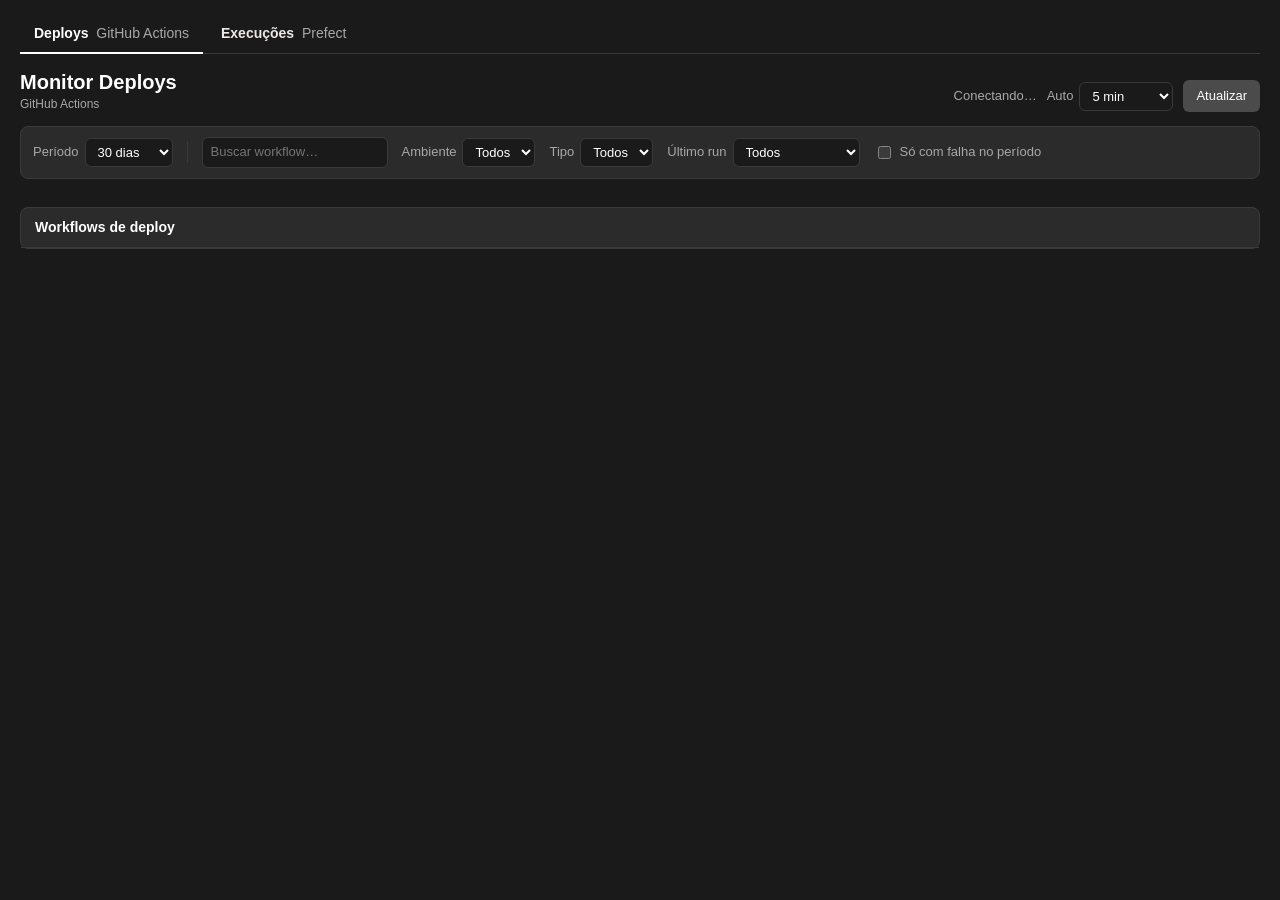
==== scripts/jobs_backoffice/observability/monitor_observability_app/ui/index.html @ 13e15f0f "DEV: adiciona app desktop Monitor Observability (GitHub Actions + Prefect) App pywebview somente lei" ====
<!doctype html>
<html lang="pt-BR">
<head>
<meta charset="utf-8">
<meta name="viewport" content="width=device-width, initial-scale=1">
<title>Monitor Observability</title>
<link rel="stylesheet" href="styles.css">
</head>
<body>
<nav class="tabs" role="tablist">
  <button class="tab on" role="tab" data-tab="gh">Deploys <span class="muted">GitHub Actions</span><span class="badge" id="gh-badge" hidden></span></button>
  <button class="tab" role="tab" data-tab="pf">Execuções <span class="muted">Prefect</span><span class="badge" id="pf-badge" hidden></span></button>
</nav>

<main class="view" id="view-gh">
<header class="top">
  <div>
    <h1>Monitor Deploys</h1>
    <div class="sub" id="gh-sub">GitHub Actions</div>
  </div>
  <div class="status">
    <span id="gh-status-text">Conectando…</span>
    <label>Auto
      <select id="gh-f-auto">
        <option value="0">desligado</option>
        <option value="1">1 min</option>
        <option value="5" selected>5 min</option>
        <option value="15">15 min</option>
      </select>
    </label>
    <button id="gh-btn-refresh" class="btn">Atualizar</button>
  </div>
</header>

<div id="gh-error" class="banner warn" hidden></div>
<div id="gh-news" class="banner fail" hidden></div>

<section class="filters">
  <label>Período
    <select id="gh-f-dias">
      <option value="7">7 dias</option>
      <option value="30" selected>30 dias</option>
      <option value="90">90 dias</option>
      <option value="180">180 dias</option>
    </select>
  </label>
  <span class="sep"></span>
  <input type="search" id="gh-f-busca" placeholder="Buscar workflow…">
  <label>Ambiente
    <select id="gh-f-env">
      <option value="">Todos</option>
      <option value="stg">stg</option>
      <option value="prod">prod</option>
    </select>
  </label>
  <label>Tipo
    <select id="gh-f-kind"><option value="">Todos</option></select>
  </label>
  <label>Último run
    <select id="gh-f-ultimo">
      <option value="">Todos</option>
      <option value="fail">Falha</option>
      <option value="ok">Sucesso</option>
      <option value="cancel">Cancelado</option>
      <option value="active">Em andamento</option>
    </select>
  </label>
  <label class="check"><input type="checkbox" id="gh-f-comfalha"> Só com falha no período</label>
</section>

<section class="tiles" id="gh-tiles"></section>

<section class="panel">
  <div class="panel-head">
    <h2>Workflows de deploy <span id="gh-count" class="muted"></span></h2>
    <div class="legend" id="gh-legend"></div>
  </div>
  <table class="grid">
    <thead><tr id="gh-thead"></tr></thead>
    <tbody id="gh-tbody"></tbody>
  </table>
</section>
</main>

<main class="view" id="view-pf" hidden>
<header class="top">
  <div>
    <h1>Monitor Prefect</h1>
    <div class="sub" id="pf-sub">prefect3.srna.co</div>
  </div>
  <div class="status">
    <span id="pf-status-text">Conectando…</span>
    <label>Auto
      <select id="pf-f-auto">
        <option value="0">desligado</option>
        <option value="1">1 min</option>
        <option value="5" selected>5 min</option>
        <option value="15">15 min</option>
      </select>
    </label>
    <button id="pf-btn-refresh" class="btn">Atualizar</button>
  </div>
</header>

<div id="pf-error" class="banner warn" hidden></div>
<div id="pf-news" class="banner fail" hidden></div>

<section class="filters">
  <label>De <input type="month" id="pf-f-de"></label>
  <label>Até <input type="month" id="pf-f-ate"></label>
  <div class="quick">
    <button class="chip" data-quick="este">Este mês</button>
    <button class="chip" data-quick="passado">Mês passado</button>
    <button class="chip" data-quick="tudo" id="pf-quick-tudo">Desde o início</button>
  </div>
  <span class="sep"></span>
  <input type="search" id="pf-f-busca" placeholder="Buscar deployment…">
  <label>Último run
    <select id="pf-f-ultimo">
      <option value="">Todos</option>
      <option value="fail">Falha</option>
      <option value="ok">Sucesso</option>
      <option value="cancel">Cancelado</option>
      <option value="active">Em andamento</option>
    </select>
  </label>
  <label class="check"><input type="checkbox" id="pf-f-comfalha"> Só com falha no período</label>
</section>

<section class="tiles" id="pf-tiles"></section>

<section class="panel">
  <div class="panel-head">
    <h2>Deployments <span id="pf-count" class="muted"></span></h2>
    <div class="legend" id="pf-legend"></div>
  </div>
  <table class="grid">
    <thead><tr id="pf-thead"></tr></thead>
    <tbody id="pf-tbody"></tbody>
  </table>
</section>
</main>

<div id="tip" class="tip" hidden></div>
<script src="github.js"></script>
<script src="prefect.js"></script>
<script src="app.js"></script>
</body>
</html>
---- scripts/jobs_backoffice/observability/monitor_observability_app/ui/styles.css ----
/* Tokens no mesmo padrão do monitor NFF (paleta oficial Serena, tema escuro). */
:root {
  --bg: #1A1A1A;
  --panel: #2B2B2B;
  --panel-2: #4B4B4B;
  --hover: #333333;
  --border: #3A3A3A;
  --text: #FFFFFF;
  --text-2: #EDE9E5;
  --muted: #A8A8A8;
  /* Status (reservados: só para estado de run, sempre com ícone/texto). Validados vs --panel. */
  --s-ok: #32CAA0;
  --s-fail: #FF5246;
  --s-warn: #F59E0B;
  --s-active: #5B9BFF;
  --s-cancel: #8C8C8C;
}

* { box-sizing: border-box; }
html, body { margin: 0; background: var(--bg); color: var(--text); font: 13px/1.4 "Segoe UI", -apple-system, Roboto, sans-serif; }
body { padding: 16px 20px 24px; }
.muted { color: var(--muted); font-weight: 400; }

.top { display: flex; justify-content: space-between; align-items: flex-end; gap: 16px; margin-bottom: 14px; }
h1 { font-size: 20px; margin: 0; font-weight: 600; }
h2 { font-size: 14px; margin: 0; font-weight: 600; }
.sub { color: var(--muted); font-size: 12px; }
.status { display: flex; align-items: center; gap: 10px; color: var(--muted); }
.status label { display: flex; align-items: center; gap: 6px; }

.btn, .chip { font: inherit; cursor: pointer; color: var(--text); }
.btn { background: var(--panel-2); border: 1px solid transparent; border-radius: 6px; padding: 6px 12px; }
.btn:hover { border-color: var(--muted); }
.btn:disabled { opacity: .5; cursor: default; }
.chip { background: transparent; color: var(--text-2); border: 1px solid var(--border); border-radius: 999px; padding: 4px 10px; font-size: 12px; }
.chip:hover, .chip.on { border-color: var(--text-2); }
.chip.on { background: var(--panel-2); }

input, select { background: var(--bg); color: var(--text); border: 1px solid var(--border); border-radius: 6px; padding: 5px 8px; font: inherit; color-scheme: dark; }
input:focus-visible, select:focus-visible, .btn:focus-visible, .chip:focus-visible, a:focus-visible { outline: 2px solid var(--text-2); outline-offset: 1px; }
#f-busca { width: 240px; }

.filters { display: flex; flex-wrap: wrap; align-items: center; gap: 10px 14px; background: var(--panel); border: 1px solid var(--border); border-radius: 8px; padding: 10px 12px; margin-bottom: 14px; }
.filters label { display: flex; align-items: center; gap: 6px; color: var(--muted); }
.quick { display: flex; gap: 6px; }
.sep { width: 1px; height: 22px; background: var(--border); }

.banner { display: flex; align-items: center; gap: 10px; border-radius: 8px; padding: 9px 12px; margin-bottom: 14px; color: var(--text-2); border: 1px solid; }
.banner[hidden] { display: none; }
.banner.warn { border-color: var(--s-warn); background: rgba(245, 158, 11, .08); }
.banner.fail { border-color: var(--s-fail); background: rgba(255, 82, 70, .08); }
.banner .grow { flex: 1; }

.tiles { display: grid; grid-template-columns: repeat(5, minmax(0, 1fr)); gap: 12px; margin-bottom: 14px; }
.tile { background: var(--panel); border: 1px solid var(--border); border-radius: 8px; padding: 12px 14px; }
.tile .k { color: var(--muted); font-size: 12px; display: flex; align-items: center; gap: 6px; }
.tile .v { font-size: 26px; font-weight: 600; font-variant-numeric: tabular-nums; margin-top: 2px; }
.tile .d { color: var(--muted); font-size: 12px; margin-top: 2px; white-space: nowrap; overflow: hidden; text-overflow: ellipsis; }

.panel { background: var(--panel); border: 1px solid var(--border); border-radius: 8px; }
.panel-head { display: flex; justify-content: space-between; align-items: center; gap: 12px; padding: 10px 14px; border-bottom: 1px solid var(--border); }
.legend { display: flex; flex-wrap: wrap; gap: 14px; color: var(--muted); font-size: 12px; }
.legend span { display: inline-flex; align-items: center; gap: 5px; }
.sw { display: inline-block; width: 6px; border-radius: 2px 2px 0 0; }

table.grid { width: 100%; border-collapse: collapse; }
.grid th { position: sticky; top: 0; z-index: 1; background: var(--panel); text-align: left; font-weight: 500; color: var(--muted); font-size: 12px; padding: 8px 10px; border-bottom: 1px solid var(--border); white-space: nowrap; user-select: none; }
.grid th.sortable { cursor: pointer; }
.grid th.sortable:hover, .grid th.sorted { color: var(--text); }
.grid td { padding: 7px 10px; border-bottom: 1px solid var(--border); white-space: nowrap; font-variant-numeric: tabular-nums; }
.grid .num { text-align: right; }
.grid tr.row { cursor: pointer; }
.grid tr.row:hover td, .grid tr.row.open td { background: var(--hover); }
.grid td.empty { color: var(--muted); text-align: center; padding: 24px; }
.name { font-weight: 500; }
.caret { display: inline-block; width: 14px; color: var(--muted); }
.tag { display: inline-flex; align-items: center; gap: 4px; margin-left: 8px; font-size: 11px; font-weight: 500; color: var(--text-2); border: 1px solid var(--border); border-radius: 999px; padding: 0 7px; }

/* Ícones de status: cor + glifo, nunca só cor. */
.st { display: inline-flex; align-items: center; gap: 6px; }
.ic { display: inline-block; width: 14px; text-align: center; font-weight: 700; }
.ic.ok { color: var(--s-ok); }
.ic.fail { color: var(--s-fail); }
.ic.warn { color: var(--s-warn); }
.ic.active { color: var(--s-active); }
.ic.cancel { color: var(--s-cancel); }

/* Histórico: uma barra por run, mais antiga à esquerda. Altura também codifica o estado. */
.hist { display: flex; align-items: flex-end; gap: 2px; height: 22px; }
.hist a { display: flex; align-items: flex-end; height: 100%; width: 6px; }
.hist a i { display: block; width: 100%; border-radius: 2px 2px 0 0; }
.hist a:hover i { filter: brightness(1.3); }
.hist .ok i { background: var(--s-ok); height: 40%; }
.hist .fail i { background: var(--s-fail); height: 100%; }
.hist .warn i { background: var(--s-warn); height: 70%; }
.hist .active i { background: var(--s-active); height: 70%; }
.hist .cancel i { background: var(--s-cancel); height: 40%; }
.sw { height: 12px; }
.sw.ok { background: var(--s-ok); }
.sw.fail { background: var(--s-fail); }
.sw.warn { background: var(--s-warn); }
.sw.active { background: var(--s-active); }
.sw.cancel { background: var(--s-cancel); }

/* Detalhe do deployment. */
.grid tr.detail > td { background: var(--bg); padding: 0; }
.detail-wrap { max-height: 380px; overflow: auto; padding: 8px 14px 12px 34px; }
.detail-head { display: flex; align-items: center; gap: 10px; margin-bottom: 6px; }
table.runs { border-collapse: collapse; font-size: 12px; width: 100%; }
.runs th { text-align: left; color: var(--muted); font-weight: 500; padding: 4px 10px 4px 0; border-bottom: 1px solid var(--border); }
.runs td { padding: 4px 10px 4px 0; border-bottom: 1px solid #262626; white-space: nowrap; font-variant-numeric: tabular-nums; }
.runs .msg { white-space: normal; color: var(--text-2); max-width: 640px; display: -webkit-box; -webkit-line-clamp: 2; -webkit-box-orient: vertical; overflow: hidden; }
.lnk { color: var(--text-2); text-decoration: none; }
.lnk:hover { text-decoration: underline; }

.tip { position: fixed; z-index: 10; pointer-events: none; max-width: 520px; background: #111; border: 1px solid var(--panel-2); color: var(--text); padding: 6px 8px; border-radius: 6px; font-size: 12px; white-space: pre-wrap; }
.tip[hidden] { display: none; }

/* Específicos do monitor GitHub. */
.tag.kind { margin-left: 0; margin-right: 8px; }
.why td { background: var(--bg); }
.why-box { padding: 6px 0 8px; white-space: normal; }
.why-box .steps { color: var(--text-2); margin-bottom: 6px; }
.why-box pre { margin: 0; max-height: 220px; overflow: auto; background: #111; border: 1px solid var(--border); border-radius: 6px; padding: 8px 10px; font: 11px/1.45 Consolas, monospace; color: var(--text-2); white-space: pre-wrap; word-break: break-word; }
.runs .title { white-space: normal; max-width: 420px; display: -webkit-box; -webkit-line-clamp: 2; -webkit-box-orient: vertical; overflow: hidden; color: var(--text-2); }
.btn-s { font: inherit; font-size: 12px; cursor: pointer; color: var(--text-2); background: transparent; border: 1px solid var(--border); border-radius: 6px; padding: 1px 8px; }
.btn-s:hover { border-color: var(--text-2); }

/* Shell: abas dos monitores. */
.tabs { display: flex; gap: 4px; margin-bottom: 14px; border-bottom: 1px solid var(--border); }
.tab { font: inherit; font-size: 14px; font-weight: 600; cursor: pointer; color: var(--text-2); background: transparent; border: 0; border-bottom: 2px solid transparent; padding: 8px 14px; margin-bottom: -1px; }
.tab:hover { color: var(--text); }
.tab.on { color: var(--text); border-bottom-color: var(--text); }
.tab .muted { font-weight: 400; margin-left: 4px; }
.badge { display: inline-block; min-width: 18px; margin-left: 8px; padding: 0 6px; border-radius: 9px; font-size: 11px; line-height: 18px; text-align: center; color: #fff; background: var(--s-fail); }
.badge[hidden] { display: none; }
.view[hidden] { display: none; }
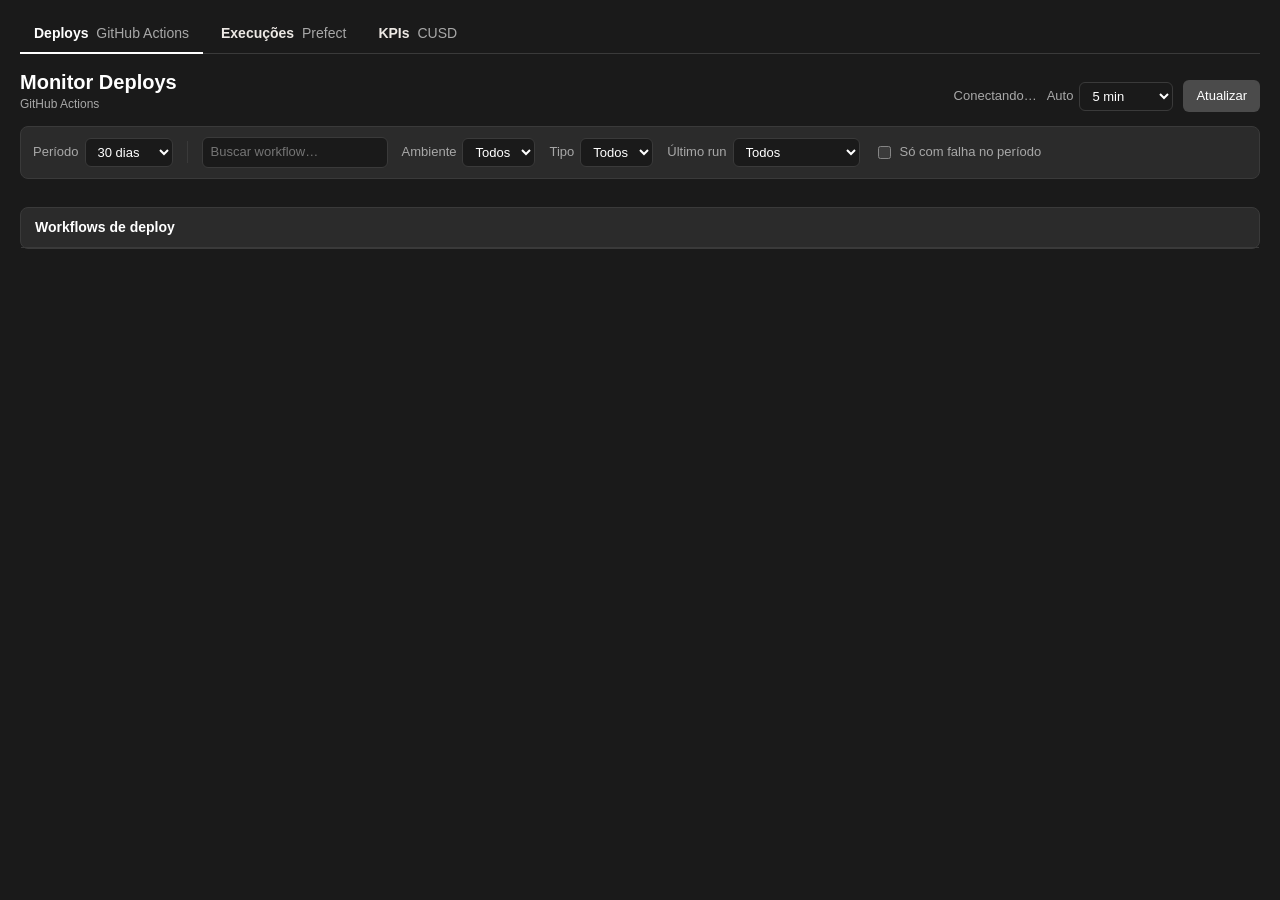
==== commit 841e6e4e: "FEAT: aba KPIs CUSD no monitor de observability, sobre a base do monitor de NFF KPI 1 (% do valor da" ====
--- a/scripts/jobs_backoffice/observability/monitor_observability_app/ui/index.html
+++ b/scripts/jobs_backoffice/observability/monitor_observability_app/ui/index.html
@@ -10,6 +10,7 @@
 <nav class="tabs" role="tablist">
   <button class="tab on" role="tab" data-tab="gh">Deploys <span class="muted">GitHub Actions</span><span class="badge" id="gh-badge" hidden></span></button>
   <button class="tab" role="tab" data-tab="pf">Execuções <span class="muted">Prefect</span><span class="badge" id="pf-badge" hidden></span></button>
+  <button class="tab" role="tab" data-tab="kp">KPIs <span class="muted">CUSD</span><span class="badge" id="kp-badge" hidden></span></button>
 </nav>
 
 <main class="view" id="view-gh">
@@ -141,9 +142,89 @@
 </section>
 </main>
 
+<main class="view" id="view-kp" hidden>
+<header class="top">
+  <div>
+    <h1>KPIs CUSD</h1>
+    <div class="sub">Mesma base do monitor de NFF + log do quickinvoices · usinas GD</div>
+  </div>
+  <div class="status">
+    <span id="kp-status-text">Abra a aba para carregar</span>
+    <button id="kp-btn-refresh" class="btn">Atualizar</button>
+  </div>
+</header>
+
+<div id="kp-error" class="banner warn" hidden></div>
+<div id="kp-avisos" class="banner warn" hidden></div>
+
+<section class="filters">
+  <label>Mês <select id="kp-f-mes"></select></label>
+  <div class="quick">
+    <button class="chip" data-quick="este">Este mês</button>
+    <button class="chip" data-quick="passado">Mês passado</button>
+  </div>
+</section>
+
+<section class="kpi-cards">
+  <div class="kpi-card" id="kp-card1"></div>
+  <div class="kpi-card" id="kp-card2"></div>
+</section>
+
+<section class="panel">
+  <div class="panel-head">
+    <h2>Evolução mensal</h2>
+    <div class="legend">Clique num mês para ver o detalhe</div>
+  </div>
+  <table class="grid">
+    <thead><tr>
+      <th>Mês</th>
+      <th class="num" data-tip="% do valor das NFFs CUSD (pela data da NFF) que veio do quickinvoices sem ajuste">KPI 1 · automação</th>
+      <th class="num">NFFs auto · ajust. · manual</th>
+      <th class="num" data-tip="Faturas (pelo mês do vencimento) pagas com atraso + vencidas sem pagamento">KPI 2 · fora do prazo</th>
+      <th class="num">Pagas c/ atraso</th>
+      <th class="num">Vencidas s/ pgto</th>
+      <th class="num">A vencer</th>
+      <th class="num">No prazo</th>
+    </tr></thead>
+    <tbody id="kp-meses"></tbody>
+  </table>
+</section>
+
+<section class="panel">
+  <div class="panel-head">
+    <h2>NFFs fora da automação <span id="kp-count1" class="muted"></span></h2>
+    <div class="legend">Manual = não está em nenhum log · Ajustada = está no log com outro valor</div>
+  </div>
+  <table class="grid">
+    <thead><tr>
+      <th>Usina</th><th>NFF</th><th>Distribuidora</th><th>Data NFF</th>
+      <th class="num">Valor Oracle</th><th class="num">Valor no log</th><th>Origem</th><th>Rodado por</th>
+    </tr></thead>
+    <tbody id="kp-lista1"></tbody>
+  </table>
+</section>
+
+<section class="panel">
+  <div class="panel-head">
+    <h2>Faturas fora do prazo <span id="kp-count2" class="muted"></span></h2>
+    <div class="legend">Prazo = vencimento do FattureWeb; sáb/dom vale até o dia útil seguinte · pagamento = o do monitor de NFF</div>
+  </div>
+  <table class="grid">
+    <thead><tr>
+      <th>Usina</th><th>NFF</th><th>Distribuidora</th><th>Vencimento</th><th>Pagamento</th>
+      <th class="num">Dias de atraso</th><th class="num">Valor</th><th>Situação</th>
+    </tr></thead>
+    <tbody id="kp-lista2"></tbody>
+  </table>
+</section>
+
+<div class="foot" id="kp-foot"></div>
+</main>
+
 <div id="tip" class="tip" hidden></div>
 <script src="github.js"></script>
 <script src="prefect.js"></script>
+<script src="kpis.js"></script>
 <script src="app.js"></script>
 </body>
 </html>
--- a/scripts/jobs_backoffice/observability/monitor_observability_app/ui/styles.css
+++ b/scripts/jobs_backoffice/observability/monitor_observability_app/ui/styles.css
@@ -135,3 +135,16 @@
 .badge { display: inline-block; min-width: 18px; margin-left: 8px; padding: 0 6px; border-radius: 9px; font-size: 11px; line-height: 18px; text-align: center; color: #fff; background: var(--s-fail); }
 .badge[hidden] { display: none; }
 .view[hidden] { display: none; }
+
+/* Específicos da aba KPIs. */
+.kpi-cards { display: grid; grid-template-columns: repeat(2, minmax(0, 1fr)); gap: 12px; margin-bottom: 14px; }
+.kpi-card { background: var(--panel); border: 1px solid var(--border); border-radius: 8px; padding: 14px 16px; min-height: 150px; }
+.kpi-card .k { color: var(--muted); font-size: 12px; }
+.kpi-card .v { font-size: 40px; font-weight: 600; font-variant-numeric: tabular-nums; margin: 4px 0 6px; }
+.kpi-card .v.na { font-size: 22px; color: var(--muted); font-weight: 500; margin: 14px 0 8px; }
+.kpi-card .meta { display: flex; flex-wrap: wrap; align-items: center; gap: 6px 14px; color: var(--text-2); font-size: 12px; }
+.kpi-card .meta .tag { margin-left: 0; }
+.kpi-card .det { color: var(--muted); font-size: 12px; margin-top: 10px; line-height: 1.5; }
+.grid tr.sel td { background: var(--hover); }
+#view-kp .panel { margin-bottom: 14px; }
+.foot { color: var(--muted); font-size: 12px; }
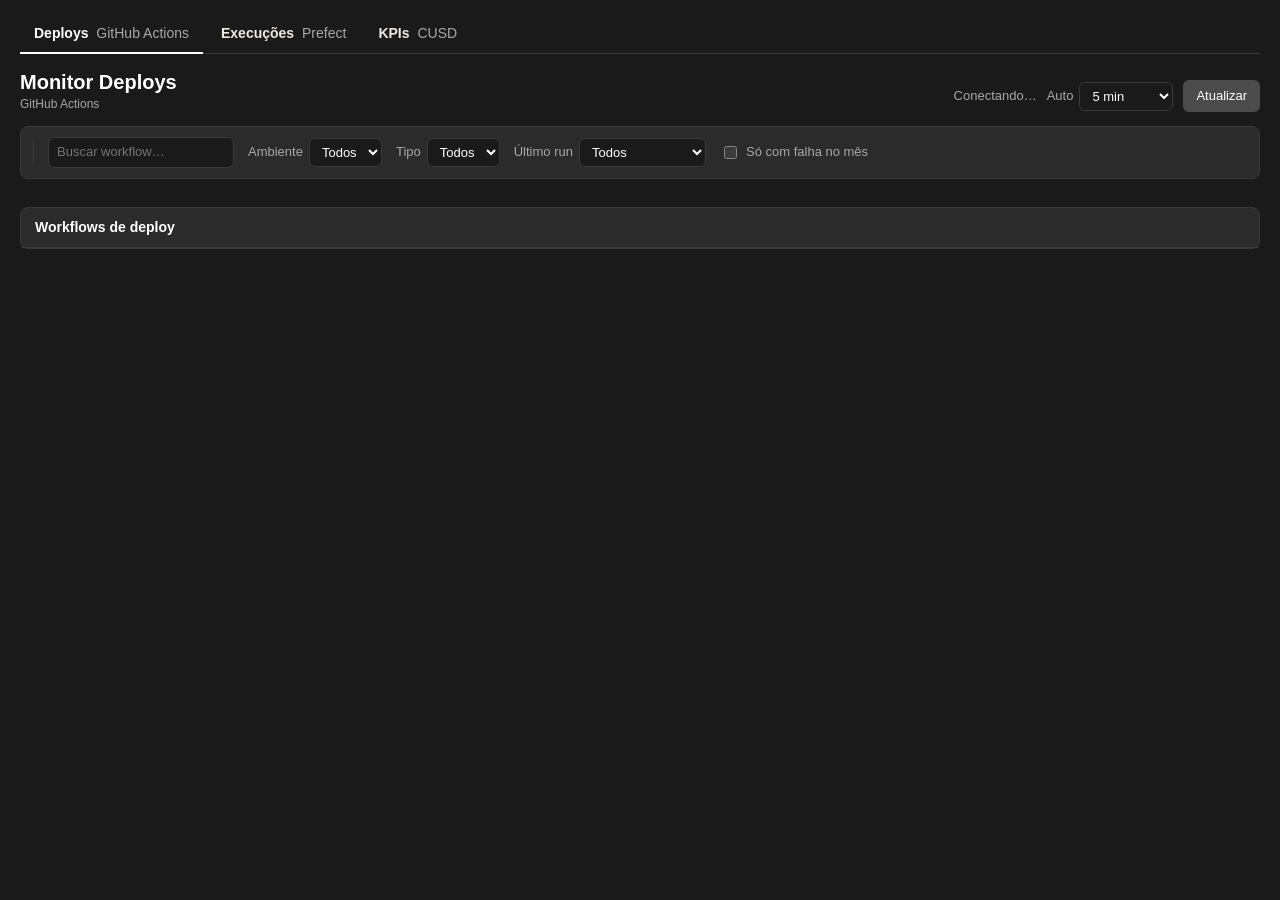
==== commit 27c76381: "FEAT: abas Deploys e Execuções do monitor de observability usam o seletor de mês fechado da aba de K" ====
--- a/scripts/jobs_backoffice/observability/monitor_observability_app/ui/index.html
+++ b/scripts/jobs_backoffice/observability/monitor_observability_app/ui/index.html
@@ -37,14 +37,7 @@
 <div id="gh-news" class="banner fail" hidden></div>
 
 <section class="filters">
-  <label>Período
-    <select id="gh-f-dias">
-      <option value="7">7 dias</option>
-      <option value="30" selected>30 dias</option>
-      <option value="90">90 dias</option>
-      <option value="180">180 dias</option>
-    </select>
-  </label>
+  <div class="monthpick" data-monthpick="gh"></div>
   <span class="sep"></span>
   <input type="search" id="gh-f-busca" placeholder="Buscar workflow…">
   <label>Ambiente
@@ -66,7 +59,7 @@
       <option value="active">Em andamento</option>
     </select>
   </label>
-  <label class="check"><input type="checkbox" id="gh-f-comfalha"> Só com falha no período</label>
+  <label class="check"><input type="checkbox" id="gh-f-comfalha"> Só com falha no mês</label>
 </section>
 
 <section class="tiles" id="gh-tiles"></section>
@@ -107,13 +100,7 @@
 <div id="pf-news" class="banner fail" hidden></div>
 
 <section class="filters">
-  <label>De <input type="month" id="pf-f-de"></label>
-  <label>Até <input type="month" id="pf-f-ate"></label>
-  <div class="quick">
-    <button class="chip" data-quick="este">Este mês</button>
-    <button class="chip" data-quick="passado">Mês passado</button>
-    <button class="chip" data-quick="tudo" id="pf-quick-tudo">Desde o início</button>
-  </div>
+  <div class="monthpick" data-monthpick="pf"></div>
   <span class="sep"></span>
   <input type="search" id="pf-f-busca" placeholder="Buscar deployment…">
   <label>Último run
@@ -125,7 +112,7 @@
       <option value="active">Em andamento</option>
     </select>
   </label>
-  <label class="check"><input type="checkbox" id="pf-f-comfalha"> Só com falha no período</label>
+  <label class="check"><input type="checkbox" id="pf-f-comfalha"> Só com falha no mês</label>
 </section>
 
 <section class="tiles" id="pf-tiles"></section>
@@ -158,11 +145,7 @@
 <div id="kp-avisos" class="banner warn" hidden></div>
 
 <section class="filters">
-  <label>Mês <select id="kp-f-mes"></select></label>
-  <div class="quick">
-    <button class="chip" data-quick="este">Este mês</button>
-    <button class="chip" data-quick="passado">Mês passado</button>
-  </div>
+  <div class="monthpick" data-monthpick="kp"></div>
 </section>
 
 <section class="kpi-cards">
@@ -222,6 +205,7 @@
 </main>
 
 <div id="tip" class="tip" hidden></div>
+<script src="monthpicker.js"></script>
 <script src="github.js"></script>
 <script src="prefect.js"></script>
 <script src="kpis.js"></script>
--- a/scripts/jobs_backoffice/observability/monitor_observability_app/ui/styles.css
+++ b/scripts/jobs_backoffice/observability/monitor_observability_app/ui/styles.css
@@ -43,6 +43,7 @@
 .filters { display: flex; flex-wrap: wrap; align-items: center; gap: 10px 14px; background: var(--panel); border: 1px solid var(--border); border-radius: 8px; padding: 10px 12px; margin-bottom: 14px; }
 .filters label { display: flex; align-items: center; gap: 6px; color: var(--muted); }
 .quick { display: flex; gap: 6px; }
+.monthpick { display: contents; }
 .sep { width: 1px; height: 22px; background: var(--border); }
 
 .banner { display: flex; align-items: center; gap: 10px; border-radius: 8px; padding: 9px 12px; margin-bottom: 14px; color: var(--text-2); border: 1px solid; }
